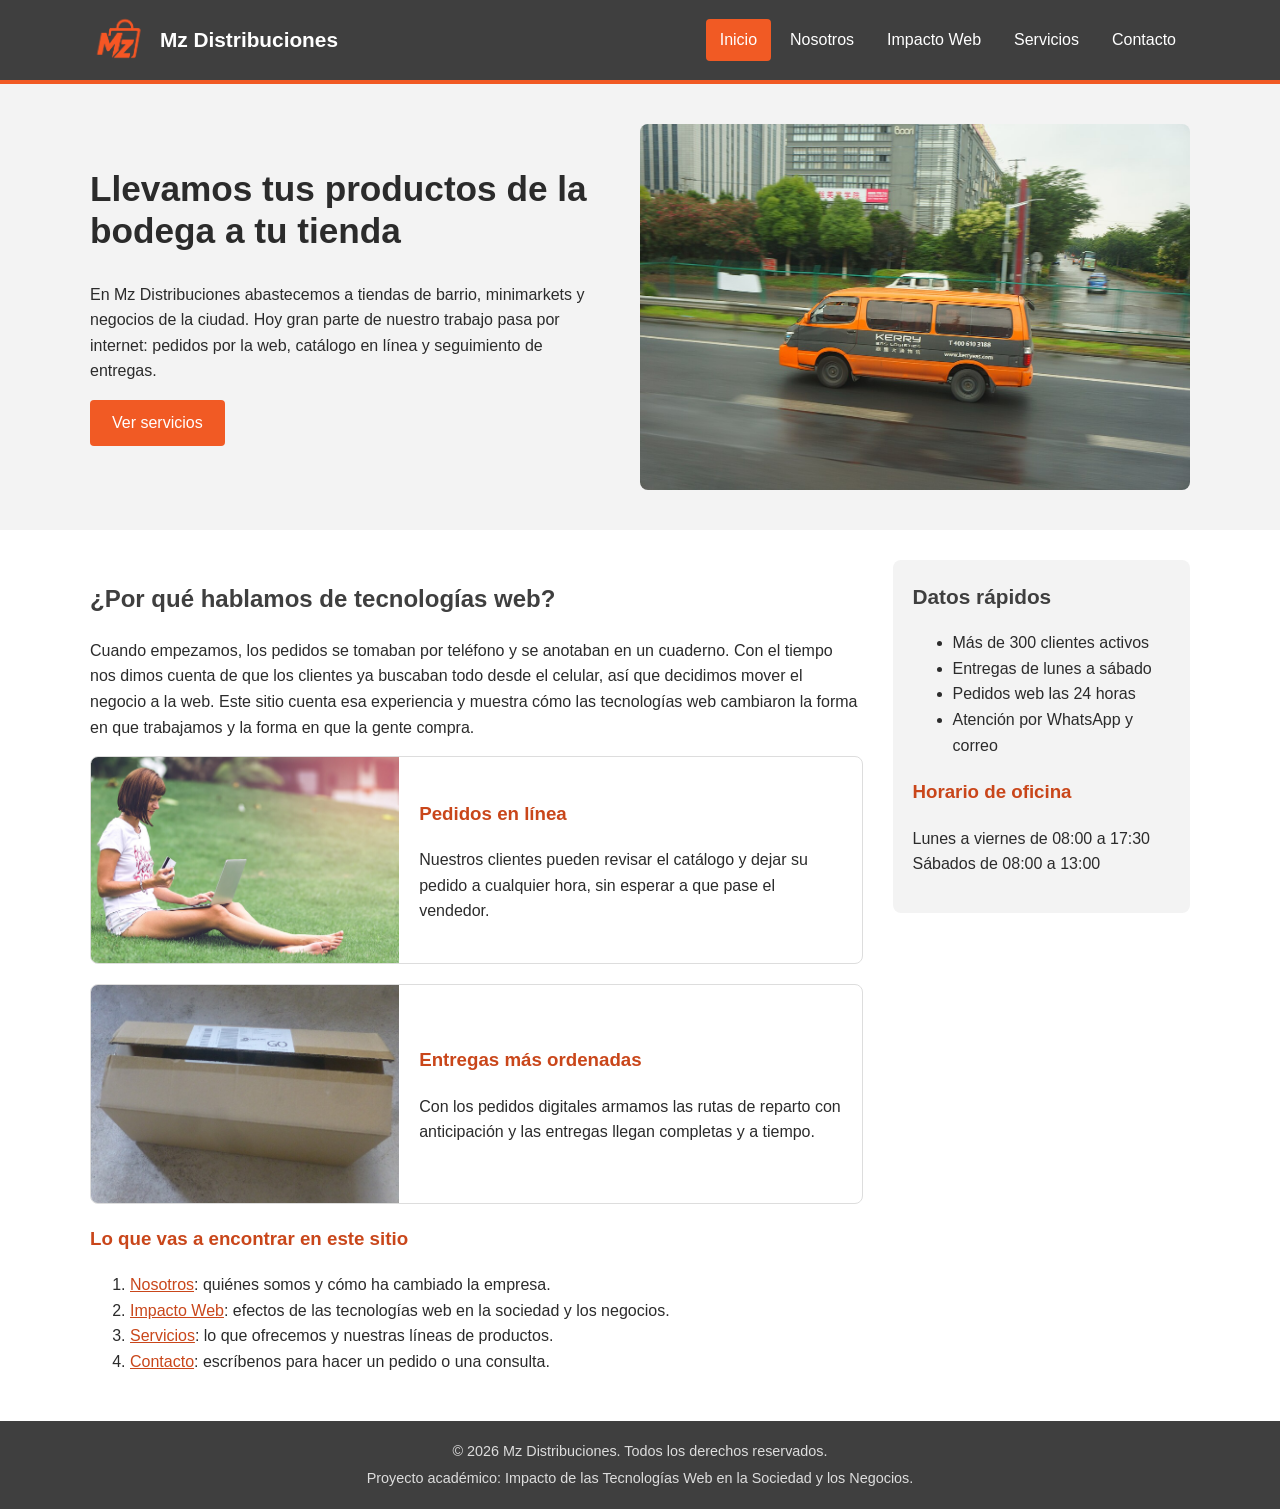
==== index.html @ 63136445 "Sitio web Mz Distribuciones - Actividad Practica 1" ====
<!DOCTYPE html>
<html lang="es">
<head>
    <meta charset="UTF-8">
    <meta name="viewport" content="width=device-width, initial-scale=1.0">
    <meta name="description" content="Mz Distribuciones: distribuidora de productos de consumo masivo y el impacto de las tecnologías web en nuestro negocio.">
    <title>Mz Distribuciones | Inicio</title>
    <link rel="icon" href="images/logo.png" type="image/png">
    <link rel="stylesheet" href="css/estilos.css">
</head>
<body>

    <!-- Encabezado con el logo y el menú principal -->
    <header class="cabecera">
        <div class="contenedor cabecera-contenido">
            <a href="index.html" class="marca">
                <img src="images/logo.png" alt="Logo de Mz Distribuciones" width="60" height="60">
                <span>Mz Distribuciones</span>
            </a>
            <nav class="menu" aria-label="Menú principal">
                <ul>
                    <li><a href="index.html" class="activo">Inicio</a></li>
                    <li><a href="pages/nosotros.html">Nosotros</a></li>
                    <li><a href="pages/impacto.html">Impacto Web</a></li>
                    <li><a href="pages/servicios.html">Servicios</a></li>
                    <li><a href="pages/contacto.html">Contacto</a></li>
                </ul>
            </nav>
        </div>
    </header>

    <main>
        <!-- Banner principal -->
        <section class="banner">
            <div class="contenedor banner-contenido">
                <div class="banner-texto">
                    <h1>Llevamos tus productos de la bodega a tu tienda</h1>
                    <p>En Mz Distribuciones abastecemos a tiendas de barrio, minimarkets y negocios de la ciudad. Hoy gran parte de nuestro trabajo pasa por internet: pedidos por la web, catálogo en línea y seguimiento de entregas.</p>
                    <a href="pages/servicios.html" class="boton">Ver servicios</a>
                </div>
                <img src="images/furgoneta-reparto.jpg" alt="Furgoneta naranja de reparto circulando por una avenida" class="banner-imagen" width="1280" height="851">
            </div>
        </section>

        <div class="contenedor columnas">
            <!-- Contenido principal de la portada -->
            <section class="contenido">
                <h2>¿Por qué hablamos de tecnologías web?</h2>
                <p>Cuando empezamos, los pedidos se tomaban por teléfono y se anotaban en un cuaderno. Con el tiempo nos dimos cuenta de que los clientes ya buscaban todo desde el celular, así que decidimos mover el negocio a la web. Este sitio cuenta esa experiencia y muestra cómo las tecnologías web cambiaron la forma en que trabajamos y la forma en que la gente compra.</p>

                <article class="tarjeta">
                    <img src="images/compras-en-linea.jpg" alt="Mujer sentada en el césped comprando en línea con su laptop y una tarjeta" width="1280" height="853">
                    <div class="tarjeta-texto">
                        <h3>Pedidos en línea</h3>
                        <p>Nuestros clientes pueden revisar el catálogo y dejar su pedido a cualquier hora, sin esperar a que pase el vendedor.</p>
                    </div>
                </article>

                <article class="tarjeta">
                    <img src="images/caja-envio.jpg" alt="Caja de cartón con etiqueta de envío" width="1280" height="905">
                    <div class="tarjeta-texto">
                        <h3>Entregas más ordenadas</h3>
                        <p>Con los pedidos digitales armamos las rutas de reparto con anticipación y las entregas llegan completas y a tiempo.</p>
                    </div>
                </article>

                <h3>Lo que vas a encontrar en este sitio</h3>
                <ol>
                    <li><a href="pages/nosotros.html">Nosotros</a>: quiénes somos y cómo ha cambiado la empresa.</li>
                    <li><a href="pages/impacto.html">Impacto Web</a>: efectos de las tecnologías web en la sociedad y los negocios.</li>
                    <li><a href="pages/servicios.html">Servicios</a>: lo que ofrecemos y nuestras líneas de productos.</li>
                    <li><a href="pages/contacto.html">Contacto</a>: escríbenos para hacer un pedido o una consulta.</li>
                </ol>
            </section>

            <!-- Barra lateral con datos rápidos -->
            <aside class="lateral">
                <h2>Datos rápidos</h2>
                <ul>
                    <li>Más de 300 clientes activos</li>
                    <li>Entregas de lunes a sábado</li>
                    <li>Pedidos web las 24 horas</li>
                    <li>Atención por WhatsApp y correo</li>
                </ul>
                <h3>Horario de oficina</h3>
                <p>Lunes a viernes de 08:00 a 17:30<br>Sábados de 08:00 a 13:00</p>
            </aside>
        </div>
    </main>

    <footer class="pie">
        <div class="contenedor">
            <p>&copy; 2026 Mz Distribuciones. Todos los derechos reservados.</p>
            <p>Proyecto académico: Impacto de las Tecnologías Web en la Sociedad y los Negocios.</p>
        </div>
    </footer>

</body>
</html>
---- css/estilos.css ----
/* Hoja de estilos de Mz Distribuciones
   Colores tomados del logo: naranja y gris oscuro */

:root {
    --naranja: #f15a24;
    --naranja-oscuro: #c9461a;
    --gris: #3f3f3f;
    --gris-claro: #f3f3f3;
    --texto: #2b2b2b;
}

* {
    box-sizing: border-box;
}

body {
    margin: 0;
    font-family: "Segoe UI", Arial, sans-serif;
    color: var(--texto);
    background-color: #ffffff;
    line-height: 1.6;
}

img {
    max-width: 100%;
    height: auto;
    display: block;
}

a {
    color: var(--naranja-oscuro);
}

.contenedor {
    width: 90%;
    max-width: 1100px;
    margin: 0 auto;
}

/* ---------- Encabezado y menú ---------- */
.cabecera {
    background-color: var(--gris);
    border-bottom: 4px solid var(--naranja);
}

.cabecera-contenido {
    display: flex;
    align-items: center;
    justify-content: space-between;
    flex-wrap: wrap;
    padding: 10px 0;
}

.marca {
    display: flex;
    align-items: center;
    gap: 10px;
    color: #ffffff;
    text-decoration: none;
    font-size: 1.3rem;
    font-weight: bold;
}

.marca img {
    border-radius: 6px;
}

.menu ul {
    list-style: none;
    margin: 0;
    padding: 0;
    display: flex;
    flex-wrap: wrap;
    gap: 5px;
}

.menu a {
    display: block;
    padding: 8px 14px;
    color: #ffffff;
    text-decoration: none;
    border-radius: 4px;
}

.menu a:hover,
.menu a.activo {
    background-color: var(--naranja);
}

/* ---------- Banner de la portada ---------- */
.banner {
    background-color: var(--gris-claro);
    padding: 40px 0;
}

.banner-contenido {
    display: flex;
    align-items: center;
    gap: 30px;
}

.banner-texto {
    flex: 1;
}

.banner-texto h1 {
    font-size: 2.2rem;
    line-height: 1.2;
    margin-top: 0;
}

.banner-imagen {
    flex: 1;
    width: 50%;
    border-radius: 8px;
}

.boton {
    display: inline-block;
    background-color: var(--naranja);
    color: #ffffff;
    padding: 10px 22px;
    border: none;
    border-radius: 4px;
    text-decoration: none;
    font-family: inherit;
    font-size: 1rem;
    cursor: pointer;
}

.boton:hover {
    background-color: var(--naranja-oscuro);
}

/* ---------- Distribución en dos columnas ---------- */
.titulo-pagina {
    border-left: 6px solid var(--naranja);
    padding-left: 12px;
    margin-top: 30px;
}

.columnas {
    display: flex;
    gap: 30px;
    margin: 30px auto;
}

.contenido {
    flex: 3;
}

.lateral {
    flex: 1;
    background-color: var(--gris-claro);
    padding: 20px;
    border-radius: 8px;
    align-self: flex-start;
}

.lateral h2 {
    margin-top: 0;
    font-size: 1.3rem;
}

h2 {
    color: var(--gris);
}

h3 {
    color: var(--naranja-oscuro);
}

/* ---------- Tarjetas y bloques ---------- */
.tarjeta {
    display: flex;
    gap: 20px;
    align-items: center;
    margin-bottom: 20px;
    border: 1px solid #dddddd;
    border-radius: 8px;
    overflow: hidden;
}

.tarjeta img {
    width: 40%;
}

.tarjeta-texto {
    padding: 10px 15px 10px 0;
}

.bloque {
    margin-bottom: 25px;
}

.bloque img,
figure img {
    border-radius: 8px;
    margin-bottom: 10px;
}

figure {
    margin: 20px 0;
}

figcaption,
.nota {
    font-size: 0.9rem;
    color: #666666;
}

.servicios {
    display: grid;
    grid-template-columns: repeat(2, 1fr);
    gap: 15px;
}

.servicio {
    border-top: 4px solid var(--naranja);
    background-color: var(--gris-claro);
    padding: 5px 15px;
    border-radius: 4px;
}

dt {
    font-weight: bold;
}

dd {
    margin: 0 0 10px 0;
}

.creditos {
    font-size: 0.9rem;
}

/* ---------- Tablas ---------- */
.tabla-scroll {
    overflow-x: auto;
}

table {
    width: 100%;
    border-collapse: collapse;
    margin: 15px 0;
}

caption {
    font-weight: bold;
    margin-bottom: 8px;
}

th,
td {
    border: 1px solid #cccccc;
    padding: 8px 10px;
    text-align: left;
}

th {
    background-color: var(--gris);
    color: #ffffff;
}

tbody tr:nth-child(even) {
    background-color: var(--gris-claro);
}

/* ---------- Video ---------- */
.video {
    position: relative;
    width: 100%;
    aspect-ratio: 16 / 9;
}

.video iframe {
    width: 100%;
    height: 100%;
    border: 0;
}

/* ---------- Formulario ---------- */
.formulario {
    max-width: 600px;
}

.campo {
    margin-bottom: 15px;
}

.campo label {
    display: block;
    font-weight: bold;
    margin-bottom: 5px;
}

.campo input,
.campo textarea {
    width: 100%;
    padding: 10px;
    border: 1px solid #bbbbbb;
    border-radius: 4px;
    font-family: inherit;
    font-size: 1rem;
}

.campo input:focus,
.campo textarea:focus {
    outline: 2px solid var(--naranja);
    border-color: var(--naranja);
}

/* ---------- Pie de página ---------- */
.pie {
    background-color: var(--gris);
    color: #dddddd;
    text-align: center;
    padding: 15px 0;
    font-size: 0.9rem;
}

.pie p {
    margin: 4px 0;
}

/* ---------- Pantallas pequeñas ---------- */
@media (max-width: 768px) {
    .cabecera-contenido,
    .banner-contenido,
    .columnas,
    .tarjeta {
        flex-direction: column;
    }

    .banner-imagen,
    .tarjeta img {
        width: 100%;
    }

    .tarjeta-texto {
        padding: 0 15px 10px;
    }

    .servicios {
        grid-template-columns: 1fr;
    }

    .banner-texto h1 {
        font-size: 1.7rem;
    }
}
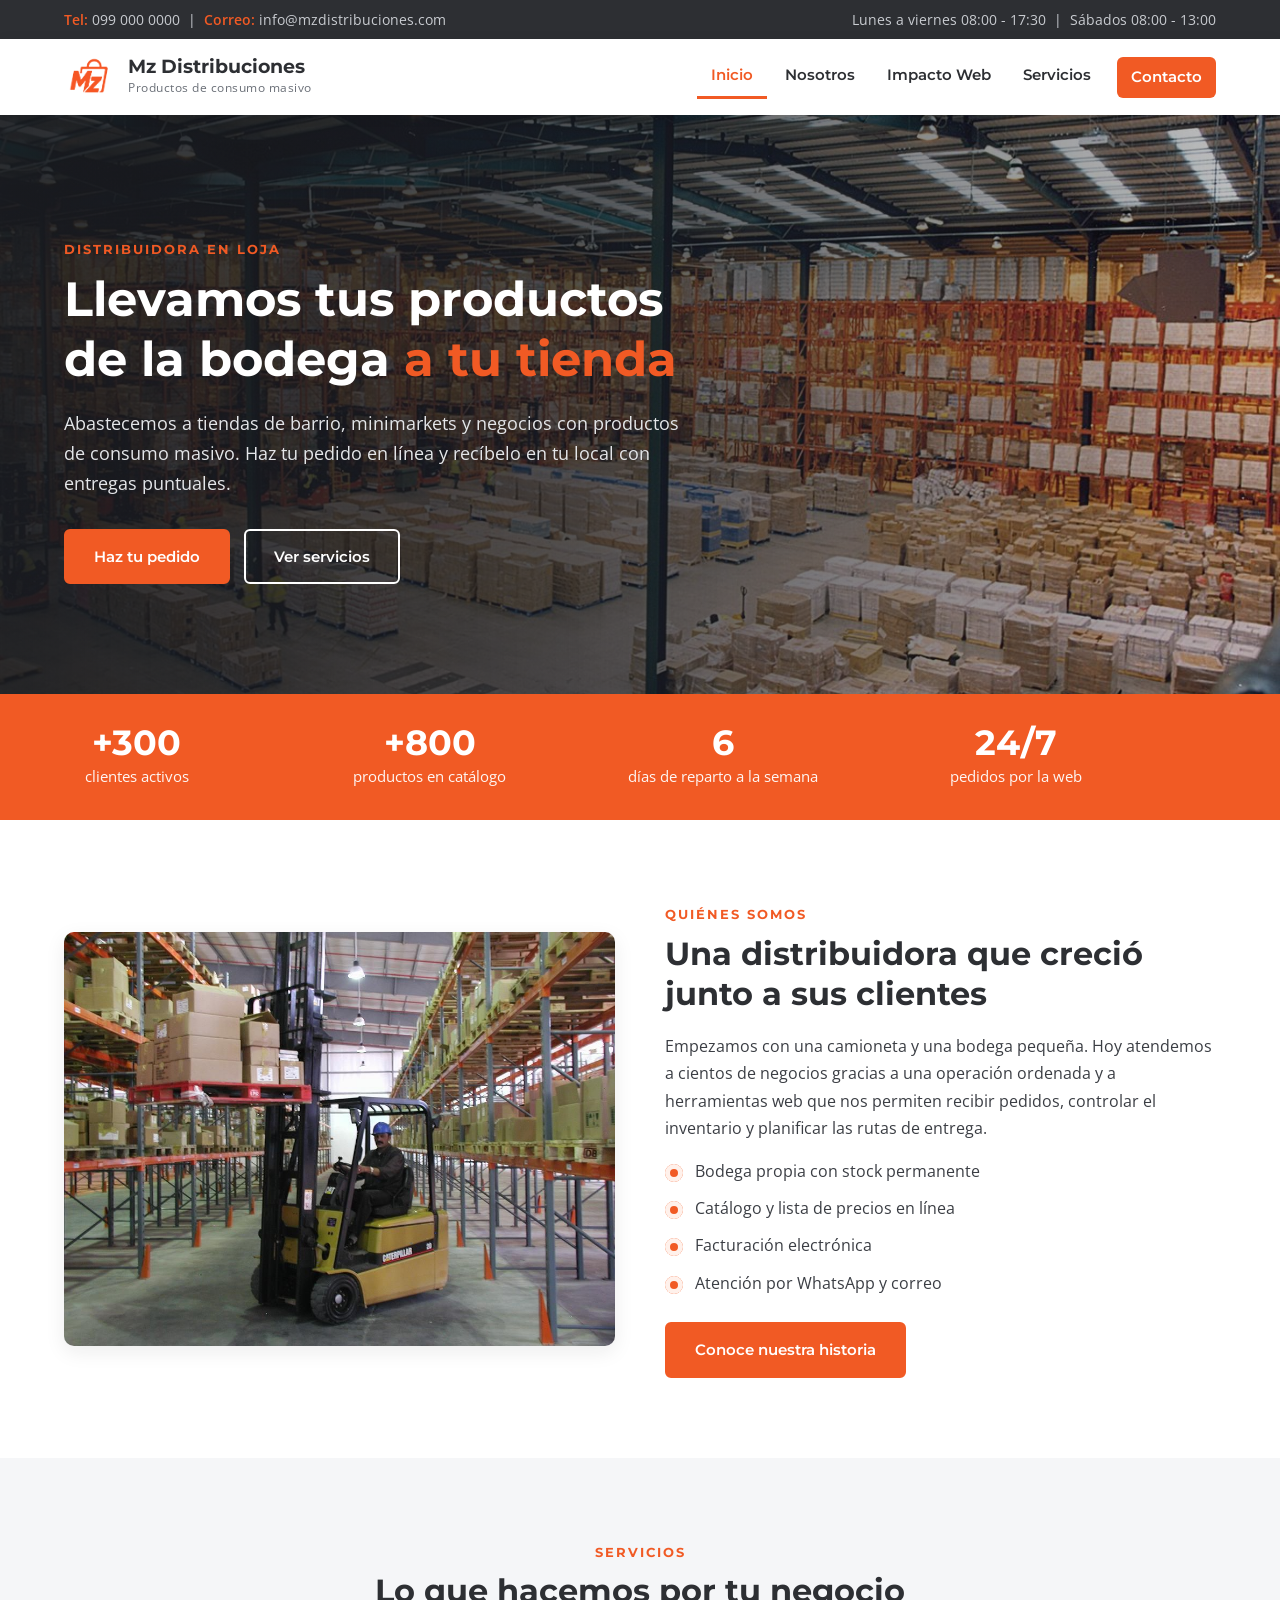
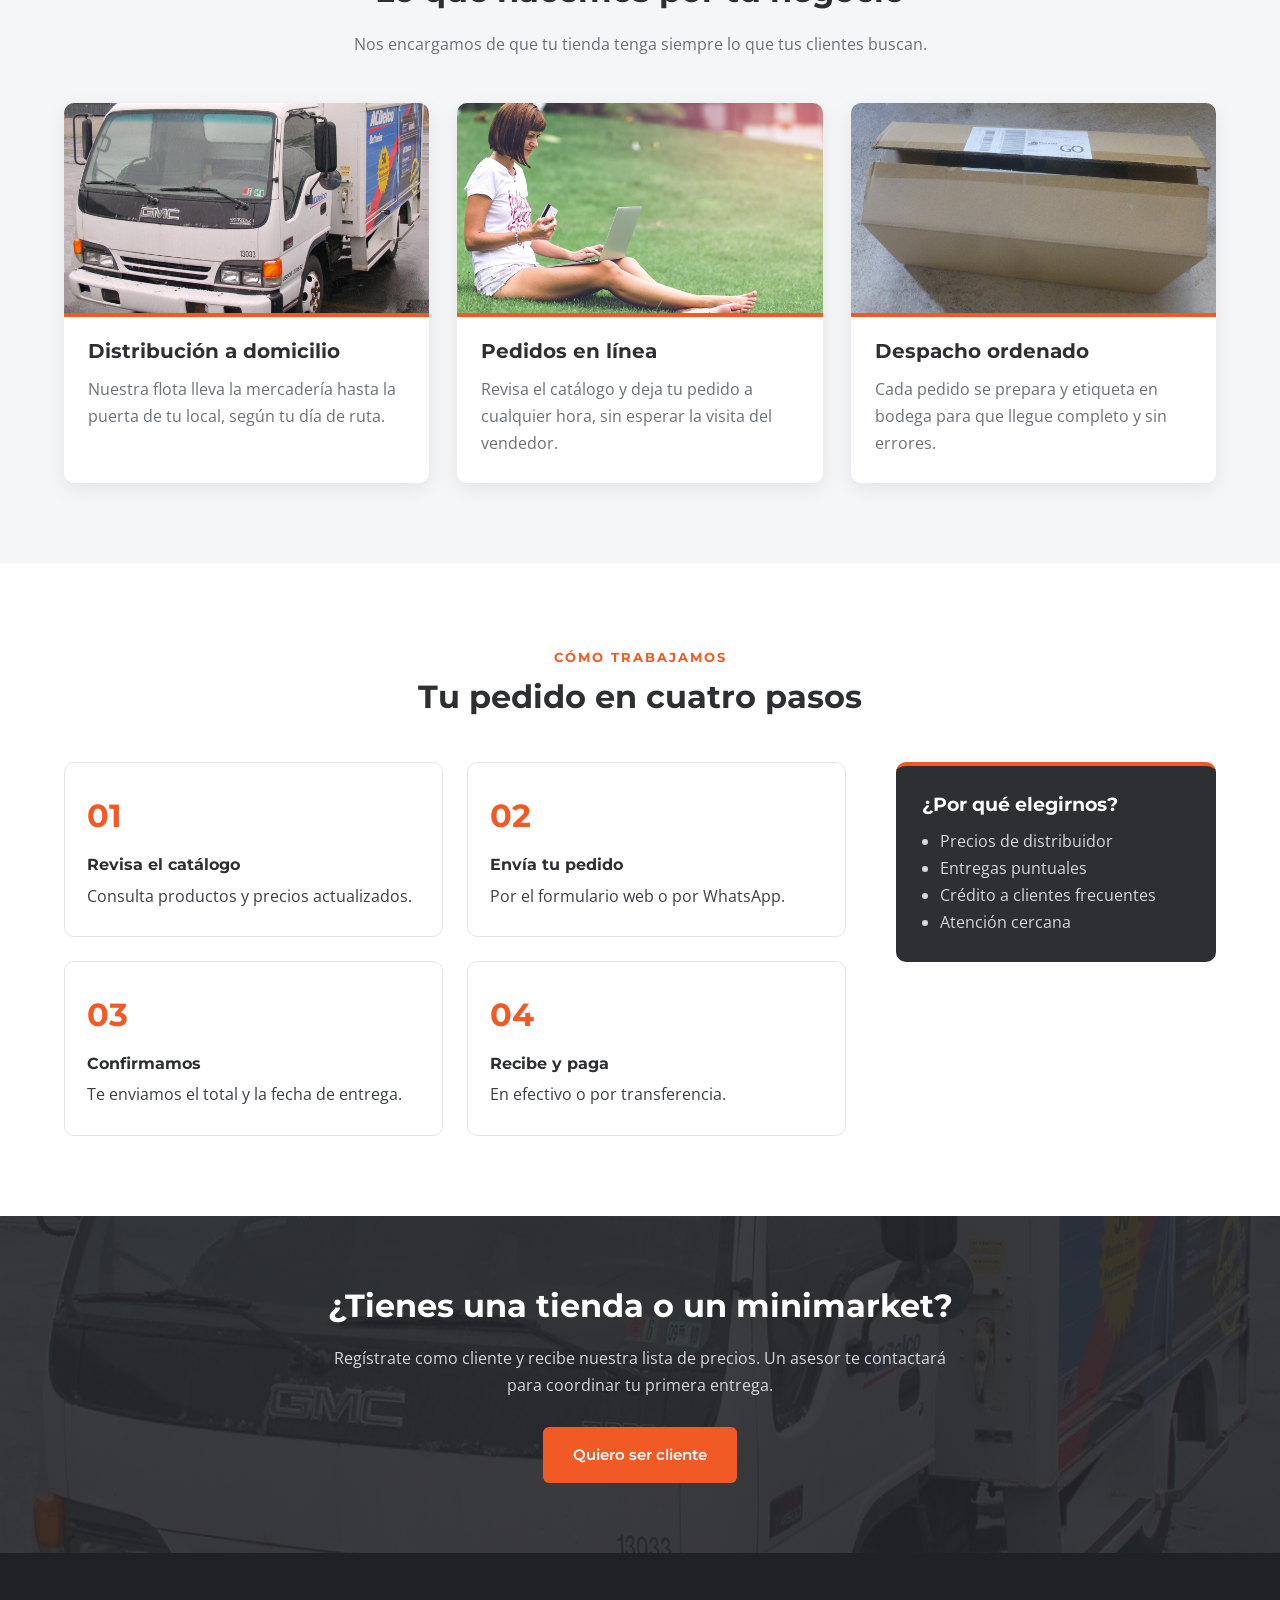
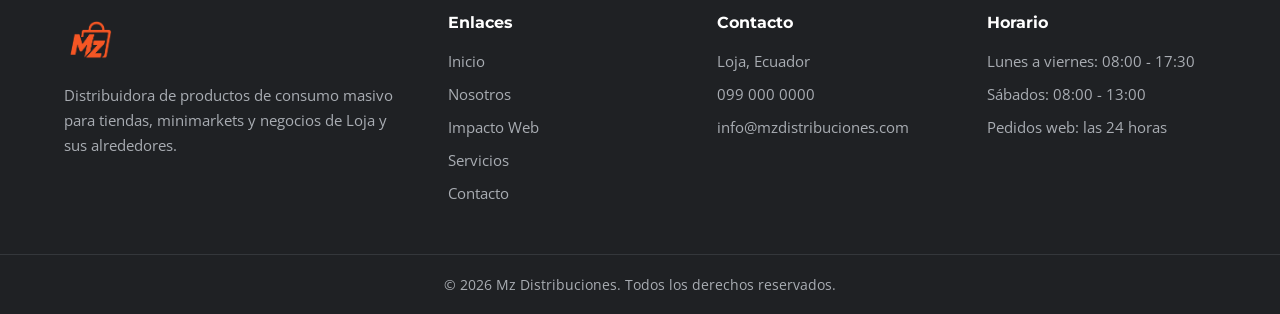
==== commit c69bf84e: "Nuevo diseño empresarial y fotos acordes al contenido" ====
--- a/index.html
+++ b/index.html
@@ -3,95 +3,204 @@
 <head>
     <meta charset="UTF-8">
     <meta name="viewport" content="width=device-width, initial-scale=1.0">
-    <meta name="description" content="Mz Distribuciones: distribuidora de productos de consumo masivo y el impacto de las tecnologías web en nuestro negocio.">
-    <title>Mz Distribuciones | Inicio</title>
+    <meta name="description" content="Mz Distribuciones: distribuidora de productos de consumo masivo para tiendas y negocios. Pedidos en línea y entregas puntuales.">
+    <title>Mz Distribuciones | Distribuidora de consumo masivo</title>
     <link rel="icon" href="images/logo.png" type="image/png">
+    <!-- Tipografías: Montserrat para títulos y Open Sans para el texto -->
+    <link rel="preconnect" href="https://fonts.googleapis.com">
+    <link rel="preconnect" href="https://fonts.gstatic.com" crossorigin>
+    <link href="https://fonts.googleapis.com/css2?family=Montserrat:wght@600;700&amp;family=Open+Sans:wght@400;600&amp;display=swap" rel="stylesheet">
     <link rel="stylesheet" href="css/estilos.css">
 </head>
 <body>
 
-    <!-- Encabezado con el logo y el menú principal -->
-    <header class="cabecera">
-        <div class="contenedor cabecera-contenido">
-            <a href="index.html" class="marca">
-                <img src="images/logo.png" alt="Logo de Mz Distribuciones" width="60" height="60">
-                <span>Mz Distribuciones</span>
-            </a>
-            <nav class="menu" aria-label="Menú principal">
+    <!-- ========== ENCABEZADO ========== -->
+    <header>
+        <div class="barra-superior">
+            <div class="contenedor">
+                <p><span>Tel:</span> 099 000 0000 &nbsp;|&nbsp; <span>Correo:</span> info@mzdistribuciones.com</p>
+                <p>Lunes a viernes 08:00 - 17:30 &nbsp;|&nbsp; Sábados 08:00 - 13:00</p>
+            </div>
+        </div>
+        <div class="cabecera">
+            <div class="contenedor cabecera-contenido">
+                <a href="index.html" class="marca">
+                    <img src="images/logo.png" alt="Logo de Mz Distribuciones" width="52" height="52">
+                    <span>
+                        <span class="marca-nombre">Mz Distribuciones</span>
+                        <span class="marca-lema">Productos de consumo masivo</span>
+                    </span>
+                </a>
+                <nav class="menu" aria-label="Menú principal">
+                    <ul>
+                        <li><a href="index.html" class="activo">Inicio</a></li>
+                        <li><a href="pages/nosotros.html">Nosotros</a></li>
+                        <li><a href="pages/impacto.html">Impacto Web</a></li>
+                        <li><a href="pages/servicios.html">Servicios</a></li>
+                        <li><a href="pages/contacto.html" class="menu-boton">Contacto</a></li>
+                    </ul>
+                </nav>
+            </div>
+        </div>
+    </header>
+
+    <!-- ========== CONTENIDO PRINCIPAL ========== -->
+    <main>
+        <!-- Portada con imagen de fondo -->
+        <section class="portada">
+            <div class="contenedor">
+                <div class="portada-texto">
+                    <span class="etiqueta">Distribuidora en Loja</span>
+                    <h1>Llevamos tus productos de la bodega <strong>a tu tienda</strong></h1>
+                    <p>Abastecemos a tiendas de barrio, minimarkets y negocios con productos de consumo masivo. Haz tu pedido en línea y recíbelo en tu local con entregas puntuales.</p>
+                    <div class="portada-botones">
+                        <a href="pages/contacto.html" class="boton">Haz tu pedido</a>
+                        <a href="pages/servicios.html" class="boton boton-borde">Ver servicios</a>
+                    </div>
+                </div>
+            </div>
+        </section>
+
+        <!-- Franja de cifras -->
+        <div class="cifras">
+            <ul class="contenedor">
+                <li><strong>+300</strong> <span>clientes activos</span></li>
+                <li><strong>+800</strong> <span>productos en catálogo</span></li>
+                <li><strong>6</strong> <span>días de reparto a la semana</span></li>
+                <li><strong>24/7</strong> <span>pedidos por la web</span></li>
+            </ul>
+        </div>
+
+        <!-- Quiénes somos -->
+        <section class="seccion">
+            <div class="contenedor dos-columnas">
+                <img src="images/montacargas.jpg" alt="Operador moviendo cajas con un montacargas dentro de una bodega" class="foto-redondeada" width="1024" height="768">
+                <div>
+                    <span class="etiqueta">Quiénes somos</span>
+                    <h2>Una distribuidora que creció junto a sus clientes</h2>
+                    <p>Empezamos con una camioneta y una bodega pequeña. Hoy atendemos a cientos de negocios gracias a una operación ordenada y a herramientas web que nos permiten recibir pedidos, controlar el inventario y planificar las rutas de entrega.</p>
+                    <ul class="lista-check">
+                        <li>Bodega propia con stock permanente</li>
+                        <li>Catálogo y lista de precios en línea</li>
+                        <li>Facturación electrónica</li>
+                        <li>Atención por WhatsApp y correo</li>
+                    </ul>
+                    <a href="pages/nosotros.html" class="boton">Conoce nuestra historia</a>
+                </div>
+            </div>
+        </section>
+
+        <!-- Servicios destacados -->
+        <section class="seccion seccion-gris">
+            <div class="contenedor">
+                <div class="seccion-titulo">
+                    <span class="etiqueta">Servicios</span>
+                    <h2>Lo que hacemos por tu negocio</h2>
+                    <p>Nos encargamos de que tu tienda tenga siempre lo que tus clientes buscan.</p>
+                </div>
+                <div class="rejilla">
+                    <article class="tarjeta">
+                        <img src="images/camion-reparto.jpg" alt="Camión de reparto estacionado listo para salir a ruta" width="1400" height="1062">
+                        <div class="tarjeta-texto">
+                            <h3>Distribución a domicilio</h3>
+                            <p>Nuestra flota lleva la mercadería hasta la puerta de tu local, según tu día de ruta.</p>
+                        </div>
+                    </article>
+                    <article class="tarjeta">
+                        <img src="images/compras-en-linea.jpg" alt="Mujer haciendo un pedido en línea desde su laptop" width="1280" height="853">
+                        <div class="tarjeta-texto">
+                            <h3>Pedidos en línea</h3>
+                            <p>Revisa el catálogo y deja tu pedido a cualquier hora, sin esperar la visita del vendedor.</p>
+                        </div>
+                    </article>
+                    <article class="tarjeta">
+                        <img src="images/caja-envio.jpg" alt="Caja de cartón con etiqueta de despacho" width="1280" height="905">
+                        <div class="tarjeta-texto">
+                            <h3>Despacho ordenado</h3>
+                            <p>Cada pedido se prepara y etiqueta en bodega para que llegue completo y sin errores.</p>
+                        </div>
+                    </article>
+                </div>
+            </div>
+        </section>
+
+        <!-- Cómo trabajamos -->
+        <section class="seccion">
+            <div class="contenedor">
+                <div class="seccion-titulo">
+                    <span class="etiqueta">Cómo trabajamos</span>
+                    <h2>Tu pedido en cuatro pasos</h2>
+                </div>
+                <div class="columnas columnas-inicio">
+                    <ol class="pasos">
+                        <li><strong>Revisa el catálogo</strong> Consulta productos y precios actualizados.</li>
+                        <li><strong>Envía tu pedido</strong> Por el formulario web o por WhatsApp.</li>
+                        <li><strong>Confirmamos</strong> Te enviamos el total y la fecha de entrega.</li>
+                        <li><strong>Recibe y paga</strong> En efectivo o por transferencia.</li>
+                    </ol>
+                    <aside class="lateral">
+                        <div class="caja-lateral caja-oscura">
+                            <h2>¿Por qué elegirnos?</h2>
+                            <ul>
+                                <li>Precios de distribuidor</li>
+                                <li>Entregas puntuales</li>
+                                <li>Crédito a clientes frecuentes</li>
+                                <li>Atención cercana</li>
+                            </ul>
+                        </div>
+                    </aside>
+                </div>
+            </div>
+        </section>
+
+        <!-- Llamado a la acción -->
+        <section class="llamado">
+            <div class="contenedor">
+                <h2>¿Tienes una tienda o un minimarket?</h2>
+                <p>Regístrate como cliente y recibe nuestra lista de precios. Un asesor te contactará para coordinar tu primera entrega.</p>
+                <a href="pages/contacto.html" class="boton">Quiero ser cliente</a>
+            </div>
+        </section>
+    </main>
+
+    <!-- ========== PIE DE PÁGINA ========== -->
+    <footer class="pie">
+        <div class="contenedor pie-columnas">
+            <div class="pie-marca">
+                <img src="images/logo.png" alt="Logo de Mz Distribuciones" width="56" height="56">
+                <p>Distribuidora de productos de consumo masivo para tiendas, minimarkets y negocios de Loja y sus alrededores.</p>
+            </div>
+            <div>
+                <h2>Enlaces</h2>
                 <ul>
-                    <li><a href="index.html" class="activo">Inicio</a></li>
+                    <li><a href="index.html">Inicio</a></li>
                     <li><a href="pages/nosotros.html">Nosotros</a></li>
                     <li><a href="pages/impacto.html">Impacto Web</a></li>
                     <li><a href="pages/servicios.html">Servicios</a></li>
                     <li><a href="pages/contacto.html">Contacto</a></li>
                 </ul>
-            </nav>
-        </div>
-    </header>
-
-    <main>
-        <!-- Banner principal -->
-        <section class="banner">
-            <div class="contenedor banner-contenido">
-                <div class="banner-texto">
-                    <h1>Llevamos tus productos de la bodega a tu tienda</h1>
-                    <p>En Mz Distribuciones abastecemos a tiendas de barrio, minimarkets y negocios de la ciudad. Hoy gran parte de nuestro trabajo pasa por internet: pedidos por la web, catálogo en línea y seguimiento de entregas.</p>
-                    <a href="pages/servicios.html" class="boton">Ver servicios</a>
-                </div>
-                <img src="images/furgoneta-reparto.jpg" alt="Furgoneta naranja de reparto circulando por una avenida" class="banner-imagen" width="1280" height="851">
-            </div>
-        </section>
-
-        <div class="contenedor columnas">
-            <!-- Contenido principal de la portada -->
-            <section class="contenido">
-                <h2>¿Por qué hablamos de tecnologías web?</h2>
-                <p>Cuando empezamos, los pedidos se tomaban por teléfono y se anotaban en un cuaderno. Con el tiempo nos dimos cuenta de que los clientes ya buscaban todo desde el celular, así que decidimos mover el negocio a la web. Este sitio cuenta esa experiencia y muestra cómo las tecnologías web cambiaron la forma en que trabajamos y la forma en que la gente compra.</p>
-
-                <article class="tarjeta">
-                    <img src="images/compras-en-linea.jpg" alt="Mujer sentada en el césped comprando en línea con su laptop y una tarjeta" width="1280" height="853">
-                    <div class="tarjeta-texto">
-                        <h3>Pedidos en línea</h3>
-                        <p>Nuestros clientes pueden revisar el catálogo y dejar su pedido a cualquier hora, sin esperar a que pase el vendedor.</p>
-                    </div>
-                </article>
-
-                <article class="tarjeta">
-                    <img src="images/caja-envio.jpg" alt="Caja de cartón con etiqueta de envío" width="1280" height="905">
-                    <div class="tarjeta-texto">
-                        <h3>Entregas más ordenadas</h3>
-                        <p>Con los pedidos digitales armamos las rutas de reparto con anticipación y las entregas llegan completas y a tiempo.</p>
-                    </div>
-                </article>
-
-                <h3>Lo que vas a encontrar en este sitio</h3>
-                <ol>
-                    <li><a href="pages/nosotros.html">Nosotros</a>: quiénes somos y cómo ha cambiado la empresa.</li>
-                    <li><a href="pages/impacto.html">Impacto Web</a>: efectos de las tecnologías web en la sociedad y los negocios.</li>
-                    <li><a href="pages/servicios.html">Servicios</a>: lo que ofrecemos y nuestras líneas de productos.</li>
-                    <li><a href="pages/contacto.html">Contacto</a>: escríbenos para hacer un pedido o una consulta.</li>
-                </ol>
-            </section>
-
-            <!-- Barra lateral con datos rápidos -->
-            <aside class="lateral">
-                <h2>Datos rápidos</h2>
+            </div>
+            <div>
+                <h2>Contacto</h2>
                 <ul>
-                    <li>Más de 300 clientes activos</li>
-                    <li>Entregas de lunes a sábado</li>
-                    <li>Pedidos web las 24 horas</li>
-                    <li>Atención por WhatsApp y correo</li>
+                    <li>Loja, Ecuador</li>
+                    <li>099 000 0000</li>
+                    <li>info@mzdistribuciones.com</li>
                 </ul>
-                <h3>Horario de oficina</h3>
-                <p>Lunes a viernes de 08:00 a 17:30<br>Sábados de 08:00 a 13:00</p>
-            </aside>
-        </div>
-    </main>
-
-    <footer class="pie">
-        <div class="contenedor">
-            <p>&copy; 2026 Mz Distribuciones. Todos los derechos reservados.</p>
-            <p>Proyecto académico: Impacto de las Tecnologías Web en la Sociedad y los Negocios.</p>
+            </div>
+            <div>
+                <h2>Horario</h2>
+                <ul>
+                    <li>Lunes a viernes: 08:00 - 17:30</li>
+                    <li>Sábados: 08:00 - 13:00</li>
+                    <li>Pedidos web: las 24 horas</li>
+                </ul>
+            </div>
+        </div>
+        <div class="pie-final">
+            <div class="contenedor">
+                <p>&copy; 2026 Mz Distribuciones. Todos los derechos reservados.</p>
+            </div>
         </div>
     </footer>
 
--- a/css/estilos.css
+++ b/css/estilos.css
@@ -1,24 +1,62 @@
-/* Hoja de estilos de Mz Distribuciones
-   Colores tomados del logo: naranja y gris oscuro */
+/* ==========================================================
+   Mz Distribuciones - Hoja de estilos principal
+   Colores tomados del logo: naranja y gris carbón
+   ========================================================== */
 
 :root {
     --naranja: #f15a24;
-    --naranja-oscuro: #c9461a;
-    --gris: #3f3f3f;
-    --gris-claro: #f3f3f3;
-    --texto: #2b2b2b;
+    --naranja-oscuro: #d1461a;
+    --naranja-suave: #fff1eb;
+    --carbon: #2d2f33;
+    --carbon-claro: #43464c;
+    --gris-fondo: #f5f6f8;
+    --gris-borde: #e3e5e8;
+    --texto: #3b3e44;
+    --texto-suave: #6b7078;
+    --blanco: #ffffff;
+    --radio: 10px;
+    --sombra: 0 6px 20px rgba(20, 22, 26, 0.08);
 }
 
 * {
     box-sizing: border-box;
 }
 
+html {
+    scroll-behavior: smooth;
+}
+
 body {
     margin: 0;
-    font-family: "Segoe UI", Arial, sans-serif;
+    font-family: "Open Sans", Arial, sans-serif;
+    font-size: 16px;
     color: var(--texto);
-    background-color: #ffffff;
-    line-height: 1.6;
+    background-color: var(--blanco);
+    line-height: 1.7;
+}
+
+h1,
+h2,
+h3,
+h4,
+h5,
+h6 {
+    font-family: "Montserrat", Arial, sans-serif;
+    color: var(--carbon);
+    line-height: 1.25;
+    margin: 0 0 0.6em;
+}
+
+h2 {
+    font-size: 2rem;
+}
+
+h3 {
+    font-size: 1.25rem;
+}
+
+p {
+    margin: 0 0 1em;
 }
 
 img {
@@ -33,36 +71,121 @@
 
 .contenedor {
     width: 90%;
-    max-width: 1100px;
+    max-width: 1180px;
     margin: 0 auto;
 }
 
-/* ---------- Encabezado y menú ---------- */
+/* Texto pequeño que va sobre los títulos de cada sección */
+.etiqueta {
+    display: inline-block;
+    font-family: "Montserrat", Arial, sans-serif;
+    font-size: 0.8rem;
+    font-weight: 700;
+    letter-spacing: 2px;
+    text-transform: uppercase;
+    color: var(--naranja);
+    margin-bottom: 8px;
+}
+
+/* ---------- Botones ---------- */
+.boton {
+    display: inline-block;
+    background-color: var(--naranja);
+    color: var(--blanco);
+    padding: 13px 28px;
+    border: 2px solid var(--naranja);
+    border-radius: 6px;
+    font-family: "Montserrat", Arial, sans-serif;
+    font-weight: 600;
+    font-size: 0.95rem;
+    text-decoration: none;
+    cursor: pointer;
+    transition: background-color 0.2s, border-color 0.2s;
+}
+
+.boton:hover {
+    background-color: var(--naranja-oscuro);
+    border-color: var(--naranja-oscuro);
+}
+
+.boton-borde {
+    background-color: transparent;
+    border-color: var(--blanco);
+}
+
+.boton-borde:hover {
+    background-color: var(--blanco);
+    border-color: var(--blanco);
+    color: var(--carbon);
+}
+
+/* ==========================================================
+   Encabezado
+   ========================================================== */
+.barra-superior {
+    background-color: var(--carbon);
+    color: #c9ccd1;
+    font-size: 0.85rem;
+}
+
+.barra-superior .contenedor {
+    display: flex;
+    justify-content: space-between;
+    flex-wrap: wrap;
+    gap: 6px 20px;
+    padding: 8px 0;
+}
+
+.barra-superior p {
+    margin: 0;
+}
+
+.barra-superior span {
+    color: var(--naranja);
+    font-weight: 600;
+}
+
 .cabecera {
-    background-color: var(--gris);
-    border-bottom: 4px solid var(--naranja);
+    position: sticky;
+    top: 0;
+    z-index: 10;
+    background-color: var(--blanco);
+    box-shadow: 0 2px 12px rgba(0, 0, 0, 0.07);
 }
 
 .cabecera-contenido {
     display: flex;
     align-items: center;
     justify-content: space-between;
-    flex-wrap: wrap;
-    padding: 10px 0;
+    gap: 20px;
+    padding: 12px 0;
 }
 
 .marca {
     display: flex;
     align-items: center;
-    gap: 10px;
-    color: #ffffff;
+    gap: 12px;
     text-decoration: none;
-    font-size: 1.3rem;
-    font-weight: bold;
 }
 
 .marca img {
-    border-radius: 6px;
+    border-radius: 8px;
+}
+
+.marca-nombre {
+    display: block;
+    font-family: "Montserrat", Arial, sans-serif;
+    font-weight: 700;
+    font-size: 1.2rem;
+    color: var(--carbon);
+    line-height: 1.2;
+}
+
+.marca-lema {
+    display: block;
+    font-size: 0.75rem;
+    color: var(--texto-suave);
+    letter-spacing: 0.5px;
 }
 
 .menu ul {
@@ -70,207 +193,657 @@
     margin: 0;
     padding: 0;
     display: flex;
+    align-items: center;
     flex-wrap: wrap;
-    gap: 5px;
+    gap: 4px;
 }
 
 .menu a {
     display: block;
     padding: 8px 14px;
-    color: #ffffff;
+    color: var(--carbon);
+    font-family: "Montserrat", Arial, sans-serif;
+    font-weight: 600;
+    font-size: 0.92rem;
     text-decoration: none;
-    border-radius: 4px;
+    border-bottom: 3px solid transparent;
 }
 
 .menu a:hover,
 .menu a.activo {
+    color: var(--naranja);
+    border-bottom-color: var(--naranja);
+}
+
+.menu a.menu-boton {
     background-color: var(--naranja);
-}
-
-/* ---------- Banner de la portada ---------- */
-.banner {
-    background-color: var(--gris-claro);
-    padding: 40px 0;
-}
-
-.banner-contenido {
+    color: var(--blanco);
+    border-radius: 6px;
+    border-bottom: none;
+    margin-left: 8px;
+}
+
+.menu a.menu-boton:hover,
+.menu a.menu-boton.activo {
+    background-color: var(--naranja-oscuro);
+    color: var(--blanco);
+}
+
+/* ==========================================================
+   Portada (index)
+   ========================================================== */
+.portada {
+    position: relative;
+    color: var(--blanco);
+    background-color: var(--carbon);
+    background-image: linear-gradient(90deg, rgba(25, 27, 31, 0.92) 0%, rgba(25, 27, 31, 0.75) 45%, rgba(25, 27, 31, 0.25) 100%), url("../images/bodega-principal.jpg");
+    background-size: cover;
+    background-position: center;
+    padding: 120px 0 110px;
+}
+
+.portada-texto {
+    max-width: 620px;
+}
+
+.portada h1 {
+    color: var(--blanco);
+    font-size: 3rem;
+    margin-bottom: 20px;
+}
+
+.portada h1 strong {
+    color: var(--naranja);
+}
+
+.portada p {
+    font-size: 1.1rem;
+    color: #e4e6e9;
+    margin-bottom: 30px;
+}
+
+.portada-botones {
     display: flex;
+    flex-wrap: wrap;
+    gap: 14px;
+}
+
+/* Franja de cifras */
+.cifras {
+    background-color: var(--naranja);
+    color: var(--blanco);
+}
+
+.cifras ul {
+    list-style: none;
+    margin: 0;
+    padding: 30px 0;
+    display: grid;
+    grid-template-columns: repeat(4, 1fr);
+    gap: 20px;
+    text-align: center;
+}
+
+.cifras strong {
+    display: block;
+    font-family: "Montserrat", Arial, sans-serif;
+    font-size: 2.2rem;
+    line-height: 1.1;
+}
+
+.cifras span {
+    font-size: 0.92rem;
+    opacity: 0.95;
+}
+
+/* ==========================================================
+   Secciones generales
+   ========================================================== */
+.seccion {
+    padding: 80px 0;
+}
+
+.seccion-gris {
+    background-color: var(--gris-fondo);
+}
+
+.seccion-titulo {
+    text-align: center;
+    max-width: 680px;
+    margin: 0 auto 45px;
+}
+
+.seccion-titulo p {
+    color: var(--texto-suave);
+}
+
+/* Bloque de imagen + texto lado a lado */
+.dos-columnas {
+    display: grid;
+    grid-template-columns: 1fr 1fr;
+    gap: 50px;
     align-items: center;
-    gap: 30px;
-}
-
-.banner-texto {
-    flex: 1;
-}
-
-.banner-texto h1 {
-    font-size: 2.2rem;
-    line-height: 1.2;
+}
+
+.foto-redondeada {
+    border-radius: var(--radio);
+    box-shadow: var(--sombra);
+}
+
+.lista-check {
+    list-style: none;
+    padding: 0;
+    margin: 0 0 25px;
+}
+
+.lista-check li {
+    position: relative;
+    padding-left: 30px;
+    margin-bottom: 10px;
+}
+
+.lista-check li::before {
+    content: "";
+    position: absolute;
+    left: 0;
+    top: 6px;
+    width: 18px;
+    height: 18px;
+    border-radius: 50%;
+    background-color: var(--naranja);
+    box-shadow: inset 0 0 0 5px var(--naranja-suave);
+}
+
+/* ---------- Tarjetas con imagen ---------- */
+.rejilla {
+    display: grid;
+    grid-template-columns: repeat(3, 1fr);
+    gap: 28px;
+}
+
+.rejilla-2 {
+    grid-template-columns: repeat(2, 1fr);
+}
+
+.tarjeta {
+    background-color: var(--blanco);
+    border-radius: var(--radio);
+    overflow: hidden;
+    box-shadow: var(--sombra);
+    transition: transform 0.25s, box-shadow 0.25s;
+}
+
+.tarjeta:hover {
+    transform: translateY(-5px);
+    box-shadow: 0 12px 28px rgba(20, 22, 26, 0.14);
+}
+
+.tarjeta img {
+    width: 100%;
+    height: 210px;
+    object-fit: cover;
+}
+
+.tarjeta-texto {
+    padding: 22px 24px 26px;
+    border-top: 4px solid var(--naranja);
+}
+
+.tarjeta-texto p {
+    color: var(--texto-suave);
+    margin: 0;
+}
+
+/* ---------- Pasos numerados ---------- */
+.pasos {
+    list-style: none;
+    counter-reset: paso;
+    padding: 0;
+    margin: 0;
+    display: grid;
+    grid-template-columns: repeat(4, 1fr);
+    gap: 24px;
+}
+
+.pasos li {
+    counter-increment: paso;
+    background-color: var(--blanco);
+    border: 1px solid var(--gris-borde);
+    border-radius: var(--radio);
+    padding: 26px 22px;
+}
+
+.pasos li::before {
+    content: "0" counter(paso);
+    display: block;
+    font-family: "Montserrat", Arial, sans-serif;
+    font-size: 2rem;
+    font-weight: 700;
+    color: var(--naranja);
+    margin-bottom: 8px;
+}
+
+.pasos strong {
+    display: block;
+    font-family: "Montserrat", Arial, sans-serif;
+    color: var(--carbon);
+    margin-bottom: 4px;
+}
+
+/* ---------- Franja de llamada a la acción ---------- */
+.llamado {
+    background-color: var(--carbon);
+    background-image: linear-gradient(rgba(35, 37, 41, 0.88), rgba(35, 37, 41, 0.88)), url("../images/camion-reparto.jpg");
+    background-size: cover;
+    background-position: center;
+    color: var(--blanco);
+    text-align: center;
+    padding: 70px 0;
+}
+
+.llamado h2 {
+    color: var(--blanco);
+}
+
+.llamado p {
+    color: #d5d8dc;
+    max-width: 620px;
+    margin: 0 auto 28px;
+}
+
+/* ==========================================================
+   Páginas internas
+   ========================================================== */
+.cabecera-pagina {
+    background-color: var(--carbon);
+    background-size: cover;
+    background-position: center;
+    color: var(--blanco);
+    padding: 80px 0 70px;
+}
+
+.cabecera-pagina h1 {
+    color: var(--blanco);
+    font-size: 2.6rem;
+    margin-bottom: 10px;
+}
+
+.cabecera-pagina p {
+    color: #dfe1e4;
+    max-width: 640px;
+    margin: 0;
+}
+
+.fondo-nosotros {
+    background-image: linear-gradient(90deg, rgba(25, 27, 31, 0.9), rgba(25, 27, 31, 0.45)), url("../images/bodega-pasillo.jpg");
+}
+
+.fondo-impacto {
+    background-image: linear-gradient(90deg, rgba(25, 27, 31, 0.9), rgba(25, 27, 31, 0.45)), url("../images/servidores.jpg");
+}
+
+.fondo-servicios {
+    background-image: linear-gradient(90deg, rgba(25, 27, 31, 0.9), rgba(25, 27, 31, 0.45)), url("../images/camion-reparto.jpg");
+}
+
+.fondo-contacto {
+    background-image: linear-gradient(90deg, rgba(25, 27, 31, 0.9), rgba(25, 27, 31, 0.45)), url("../images/montacargas.jpg");
+}
+
+/* Ruta de navegación (Inicio / Página) */
+.migas ol {
+    list-style: none;
+    display: flex;
+    gap: 8px;
+    padding: 0;
+    margin: 0 0 14px;
+    font-size: 0.9rem;
+}
+
+.migas li + li::before {
+    content: "/";
+    margin-right: 8px;
+    color: var(--naranja);
+}
+
+.migas a {
+    color: #dfe1e4;
+    text-decoration: none;
+}
+
+.migas a:hover {
+    color: var(--naranja);
+}
+
+/* Contenido + barra lateral */
+.columnas {
+    display: grid;
+    grid-template-columns: minmax(0, 1fr) 320px;
+    gap: 50px;
+    padding: 70px 0;
+}
+
+.contenido > section {
+    margin-bottom: 55px;
+}
+
+.contenido h2 {
+    font-size: 1.75rem;
+}
+
+.contenido h3 {
+    margin-top: 1.4em;
+}
+
+.contenido ul:not([class]),
+.contenido ol:not([class]) {
+    padding-left: 22px;
+}
+
+.contenido li {
+    margin-bottom: 6px;
+}
+
+.lateral {
+    align-self: start;
+    position: sticky;
+    top: 110px;
+}
+
+.caja-lateral {
+    background-color: var(--gris-fondo);
+    border-radius: var(--radio);
+    border-top: 4px solid var(--naranja);
+    padding: 26px;
+    margin-bottom: 24px;
+}
+
+.caja-lateral h2 {
+    font-size: 1.2rem;
+}
+
+.caja-lateral h3 {
+    font-size: 1rem;
+    margin: 18px 0 4px;
+}
+
+.caja-lateral ul {
+    padding-left: 18px;
+    margin: 0;
+}
+
+.caja-oscura {
+    background-color: var(--carbon);
+    color: #d5d8dc;
+}
+
+.caja-oscura h2 {
+    color: var(--blanco);
+}
+
+/* Antes / después */
+.comparacion {
+    display: grid;
+    grid-template-columns: 1fr 1fr;
+    gap: 24px;
+    margin-top: 25px;
+}
+
+.comparacion article {
+    border: 1px solid var(--gris-borde);
+    border-radius: var(--radio);
+    overflow: hidden;
+}
+
+.comparacion img {
+    width: 100%;
+    height: 220px;
+    object-fit: cover;
+}
+
+.comparacion .tarjeta-texto {
+    border-top: none;
+}
+
+.comparacion h3 {
     margin-top: 0;
 }
 
-.banner-imagen {
-    flex: 1;
-    width: 50%;
-    border-radius: 8px;
-}
-
-.boton {
-    display: inline-block;
-    background-color: var(--naranja);
-    color: #ffffff;
-    padding: 10px 22px;
-    border: none;
-    border-radius: 4px;
-    text-decoration: none;
-    font-family: inherit;
-    font-size: 1rem;
-    cursor: pointer;
-}
-
-.boton:hover {
-    background-color: var(--naranja-oscuro);
-}
-
-/* ---------- Distribución en dos columnas ---------- */
-.titulo-pagina {
-    border-left: 6px solid var(--naranja);
-    padding-left: 12px;
-    margin-top: 30px;
-}
-
-.columnas {
-    display: flex;
-    gap: 30px;
-    margin: 30px auto;
-}
-
-.contenido {
-    flex: 3;
-}
-
-.lateral {
-    flex: 1;
-    background-color: var(--gris-claro);
-    padding: 20px;
-    border-radius: 8px;
-    align-self: flex-start;
-}
-
-.lateral h2 {
+.marca-antes {
+    color: var(--texto-suave);
+}
+
+/* Misión y visión */
+.mision-vision {
+    display: grid;
+    grid-template-columns: 1fr 1fr;
+    gap: 24px;
+}
+
+.mision-vision article {
+    background-color: var(--naranja-suave);
+    border-left: 4px solid var(--naranja);
+    border-radius: var(--radio);
+    padding: 24px;
+}
+
+.mision-vision h3 {
     margin-top: 0;
-    font-size: 1.3rem;
-}
-
-h2 {
-    color: var(--gris);
-}
-
-h3 {
-    color: var(--naranja-oscuro);
-}
-
-/* ---------- Tarjetas y bloques ---------- */
-.tarjeta {
-    display: flex;
-    gap: 20px;
-    align-items: center;
-    margin-bottom: 20px;
-    border: 1px solid #dddddd;
-    border-radius: 8px;
-    overflow: hidden;
-}
-
-.tarjeta img {
-    width: 40%;
-}
-
-.tarjeta-texto {
-    padding: 10px 15px 10px 0;
-}
-
-.bloque {
-    margin-bottom: 25px;
-}
-
-.bloque img,
+}
+
+/* Línea de tiempo */
+.linea-tiempo {
+    list-style: none;
+    padding: 0;
+    margin: 0;
+    border-left: 3px solid var(--gris-borde);
+}
+
+.linea-tiempo li {
+    position: relative;
+    padding: 0 0 22px 26px;
+}
+
+.linea-tiempo li::before {
+    content: "";
+    position: absolute;
+    left: -10px;
+    top: 4px;
+    width: 17px;
+    height: 17px;
+    border-radius: 50%;
+    background-color: var(--blanco);
+    border: 4px solid var(--naranja);
+}
+
+.linea-tiempo strong {
+    display: block;
+    font-family: "Montserrat", Arial, sans-serif;
+    color: var(--carbon);
+}
+
+/* Figuras */
+figure {
+    margin: 25px 0;
+}
+
 figure img {
-    border-radius: 8px;
-    margin-bottom: 10px;
-}
-
-figure {
-    margin: 20px 0;
+    border-radius: var(--radio);
+    width: 100%;
+    max-height: 360px;
+    object-fit: cover;
 }
 
 figcaption,
 .nota {
-    font-size: 0.9rem;
-    color: #666666;
-}
-
-.servicios {
-    display: grid;
+    font-size: 0.88rem;
+    color: var(--texto-suave);
+    margin-top: 8px;
+}
+
+.galeria {
+    display: grid;
+    grid-template-columns: 1fr 1fr;
+    gap: 20px;
+}
+
+.galeria {
+    margin-bottom: 30px;
+}
+
+.galeria figure {
+    margin: 0;
+}
+
+/* En la portada los pasos van junto a la barra lateral */
+.columnas-inicio {
+    padding: 0;
+}
+
+.columnas-inicio .pasos {
     grid-template-columns: repeat(2, 1fr);
-    gap: 15px;
-}
-
-.servicio {
-    border-top: 4px solid var(--naranja);
-    background-color: var(--gris-claro);
-    padding: 5px 15px;
-    border-radius: 4px;
+}
+
+.galeria img {
+    height: 230px;
+    object-fit: cover;
+}
+
+/* Bloques de impacto */
+.bloque {
+    display: grid;
+    grid-template-columns: 240px 1fr;
+    gap: 24px;
+    align-items: center;
+    padding: 22px 0;
+    border-bottom: 1px solid var(--gris-borde);
+}
+
+.bloque img {
+    width: 100%;
+    height: 160px;
+    object-fit: cover;
+    border-radius: var(--radio);
+}
+
+.bloque h3 {
+    margin-top: 0;
+}
+
+.bloque p {
+    margin: 0;
+}
+
+.aviso {
+    background-color: var(--naranja-suave);
+    border-radius: var(--radio);
+    padding: 20px 24px;
+    margin-top: 20px;
+}
+
+.aviso h4 {
+    margin-bottom: 10px;
+}
+
+.aviso h5 {
+    font-size: 1rem;
+    margin: 12px 0 2px;
+}
+
+.aviso h6 {
+    font-size: 0.85rem;
+    color: var(--texto-suave);
+    margin: 14px 0 0;
+}
+
+dl {
+    margin: 0;
 }
 
 dt {
-    font-weight: bold;
+    font-family: "Montserrat", Arial, sans-serif;
+    font-weight: 700;
+    color: var(--carbon);
 }
 
 dd {
-    margin: 0 0 10px 0;
+    margin: 0 0 12px;
+    font-size: 0.95rem;
+}
+
+/* Servicios */
+.servicio-lista {
+    display: grid;
+    grid-template-columns: repeat(2, 1fr);
+    gap: 24px;
 }
 
 .creditos {
-    font-size: 0.9rem;
-}
-
-/* ---------- Tablas ---------- */
+    font-size: 0.88rem;
+    color: var(--texto-suave);
+}
+
+/* ==========================================================
+   Tablas
+   ========================================================== */
 .tabla-scroll {
     overflow-x: auto;
+    border-radius: var(--radio);
+    box-shadow: var(--sombra);
 }
 
 table {
     width: 100%;
     border-collapse: collapse;
-    margin: 15px 0;
+    background-color: var(--blanco);
+    font-size: 0.95rem;
 }
 
 caption {
-    font-weight: bold;
-    margin-bottom: 8px;
+    caption-side: top;
+    text-align: left;
+    font-family: "Montserrat", Arial, sans-serif;
+    font-weight: 700;
+    color: var(--carbon);
+    padding: 16px 18px;
+    background-color: var(--gris-fondo);
 }
 
 th,
 td {
-    border: 1px solid #cccccc;
-    padding: 8px 10px;
+    padding: 13px 18px;
     text-align: left;
+    border-bottom: 1px solid var(--gris-borde);
 }
 
 th {
-    background-color: var(--gris);
-    color: #ffffff;
-}
-
-tbody tr:nth-child(even) {
-    background-color: var(--gris-claro);
-}
-
-/* ---------- Video ---------- */
+    background-color: var(--carbon);
+    color: var(--blanco);
+    font-family: "Montserrat", Arial, sans-serif;
+    font-weight: 600;
+    font-size: 0.88rem;
+    text-transform: uppercase;
+    letter-spacing: 0.5px;
+}
+
+tbody tr:hover {
+    background-color: var(--naranja-suave);
+}
+
+td:first-child {
+    font-weight: 600;
+    color: var(--carbon);
+}
+
+/* ==========================================================
+   Video
+   ========================================================== */
 .video {
-    position: relative;
     width: 100%;
     aspect-ratio: 16 / 9;
+    border-radius: var(--radio);
+    overflow: hidden;
+    box-shadow: var(--sombra);
 }
 
 .video iframe {
@@ -279,73 +852,197 @@
     border: 0;
 }
 
-/* ---------- Formulario ---------- */
+/* ==========================================================
+   Formulario
+   ========================================================== */
 .formulario {
-    max-width: 600px;
+    background-color: var(--blanco);
+    border: 1px solid var(--gris-borde);
+    border-radius: var(--radio);
+    box-shadow: var(--sombra);
+    padding: 34px;
+}
+
+.fila-campos {
+    display: grid;
+    grid-template-columns: 1fr 1fr;
+    gap: 20px;
 }
 
 .campo {
-    margin-bottom: 15px;
+    margin-bottom: 20px;
 }
 
 .campo label {
     display: block;
-    font-weight: bold;
-    margin-bottom: 5px;
+    font-family: "Montserrat", Arial, sans-serif;
+    font-weight: 600;
+    font-size: 0.9rem;
+    color: var(--carbon);
+    margin-bottom: 6px;
 }
 
 .campo input,
 .campo textarea {
     width: 100%;
-    padding: 10px;
-    border: 1px solid #bbbbbb;
-    border-radius: 4px;
+    padding: 12px 14px;
+    border: 1px solid #cfd2d6;
+    border-radius: 6px;
+    background-color: var(--gris-fondo);
     font-family: inherit;
     font-size: 1rem;
+    color: var(--texto);
 }
 
 .campo input:focus,
 .campo textarea:focus {
-    outline: 2px solid var(--naranja);
+    outline: none;
     border-color: var(--naranja);
-}
-
-/* ---------- Pie de página ---------- */
+    background-color: var(--blanco);
+    box-shadow: 0 0 0 3px rgba(241, 90, 36, 0.15);
+}
+
+.dato-contacto {
+    margin-bottom: 14px;
+}
+
+.dato-contacto strong {
+    display: block;
+    color: var(--blanco);
+    font-family: "Montserrat", Arial, sans-serif;
+    font-size: 0.9rem;
+}
+
+/* ==========================================================
+   Pie de página
+   ========================================================== */
 .pie {
-    background-color: var(--gris);
-    color: #dddddd;
+    background-color: #1f2124;
+    color: #a9adb3;
+    font-size: 0.92rem;
+}
+
+.pie-columnas {
+    display: grid;
+    grid-template-columns: 1.5fr 1fr 1fr 1fr;
+    gap: 40px;
+    padding: 60px 0 40px;
+}
+
+.pie h2 {
+    color: var(--blanco);
+    font-size: 1rem;
+    margin-bottom: 16px;
+}
+
+.pie ul {
+    list-style: none;
+    padding: 0;
+    margin: 0;
+}
+
+.pie li {
+    margin-bottom: 8px;
+}
+
+.pie a {
+    color: #a9adb3;
+    text-decoration: none;
+}
+
+.pie a:hover {
+    color: var(--naranja);
+}
+
+.pie-marca img {
+    border-radius: 8px;
+    margin-bottom: 14px;
+}
+
+.pie-final {
+    border-top: 1px solid #34373b;
+    padding: 18px 0;
     text-align: center;
-    padding: 15px 0;
-    font-size: 0.9rem;
-}
-
-.pie p {
-    margin: 4px 0;
-}
-
-/* ---------- Pantallas pequeñas ---------- */
-@media (max-width: 768px) {
-    .cabecera-contenido,
-    .banner-contenido,
-    .columnas,
-    .tarjeta {
+    font-size: 0.85rem;
+}
+
+.pie-final p {
+    margin: 0;
+}
+
+/* ==========================================================
+   Pantallas medianas y pequeñas
+   ========================================================== */
+@media (max-width: 992px) {
+    .cabecera-contenido {
         flex-direction: column;
-    }
-
-    .banner-imagen,
-    .tarjeta img {
-        width: 100%;
-    }
-
-    .tarjeta-texto {
-        padding: 0 15px 10px;
-    }
-
-    .servicios {
+        align-items: flex-start;
+        gap: 8px;
+    }
+
+    .rejilla,
+    .pasos {
+        grid-template-columns: repeat(2, 1fr);
+    }
+
+    .columnas {
         grid-template-columns: 1fr;
     }
 
-    .banner-texto h1 {
-        font-size: 1.7rem;
-    }
-}
+    .lateral {
+        position: static;
+    }
+
+    .pie-columnas {
+        grid-template-columns: 1fr 1fr;
+    }
+}
+
+@media (max-width: 680px) {
+    .cabecera {
+        position: static;
+    }
+
+    .menu a {
+        padding: 6px 10px;
+    }
+
+    .portada {
+        padding: 80px 0;
+    }
+
+    .portada h1 {
+        font-size: 2.1rem;
+    }
+
+    h2 {
+        font-size: 1.6rem;
+    }
+
+    .cifras ul,
+    .rejilla,
+    .rejilla-2,
+    .pasos,
+    .dos-columnas,
+    .comparacion,
+    .mision-vision,
+    .galeria,
+    .servicio-lista,
+    .fila-campos,
+    .bloque,
+    .pie-columnas {
+        grid-template-columns: 1fr;
+    }
+
+    .cifras ul {
+        grid-template-columns: 1fr 1fr;
+    }
+
+    .seccion {
+        padding: 55px 0;
+    }
+
+    .formulario {
+        padding: 22px;
+    }
+}
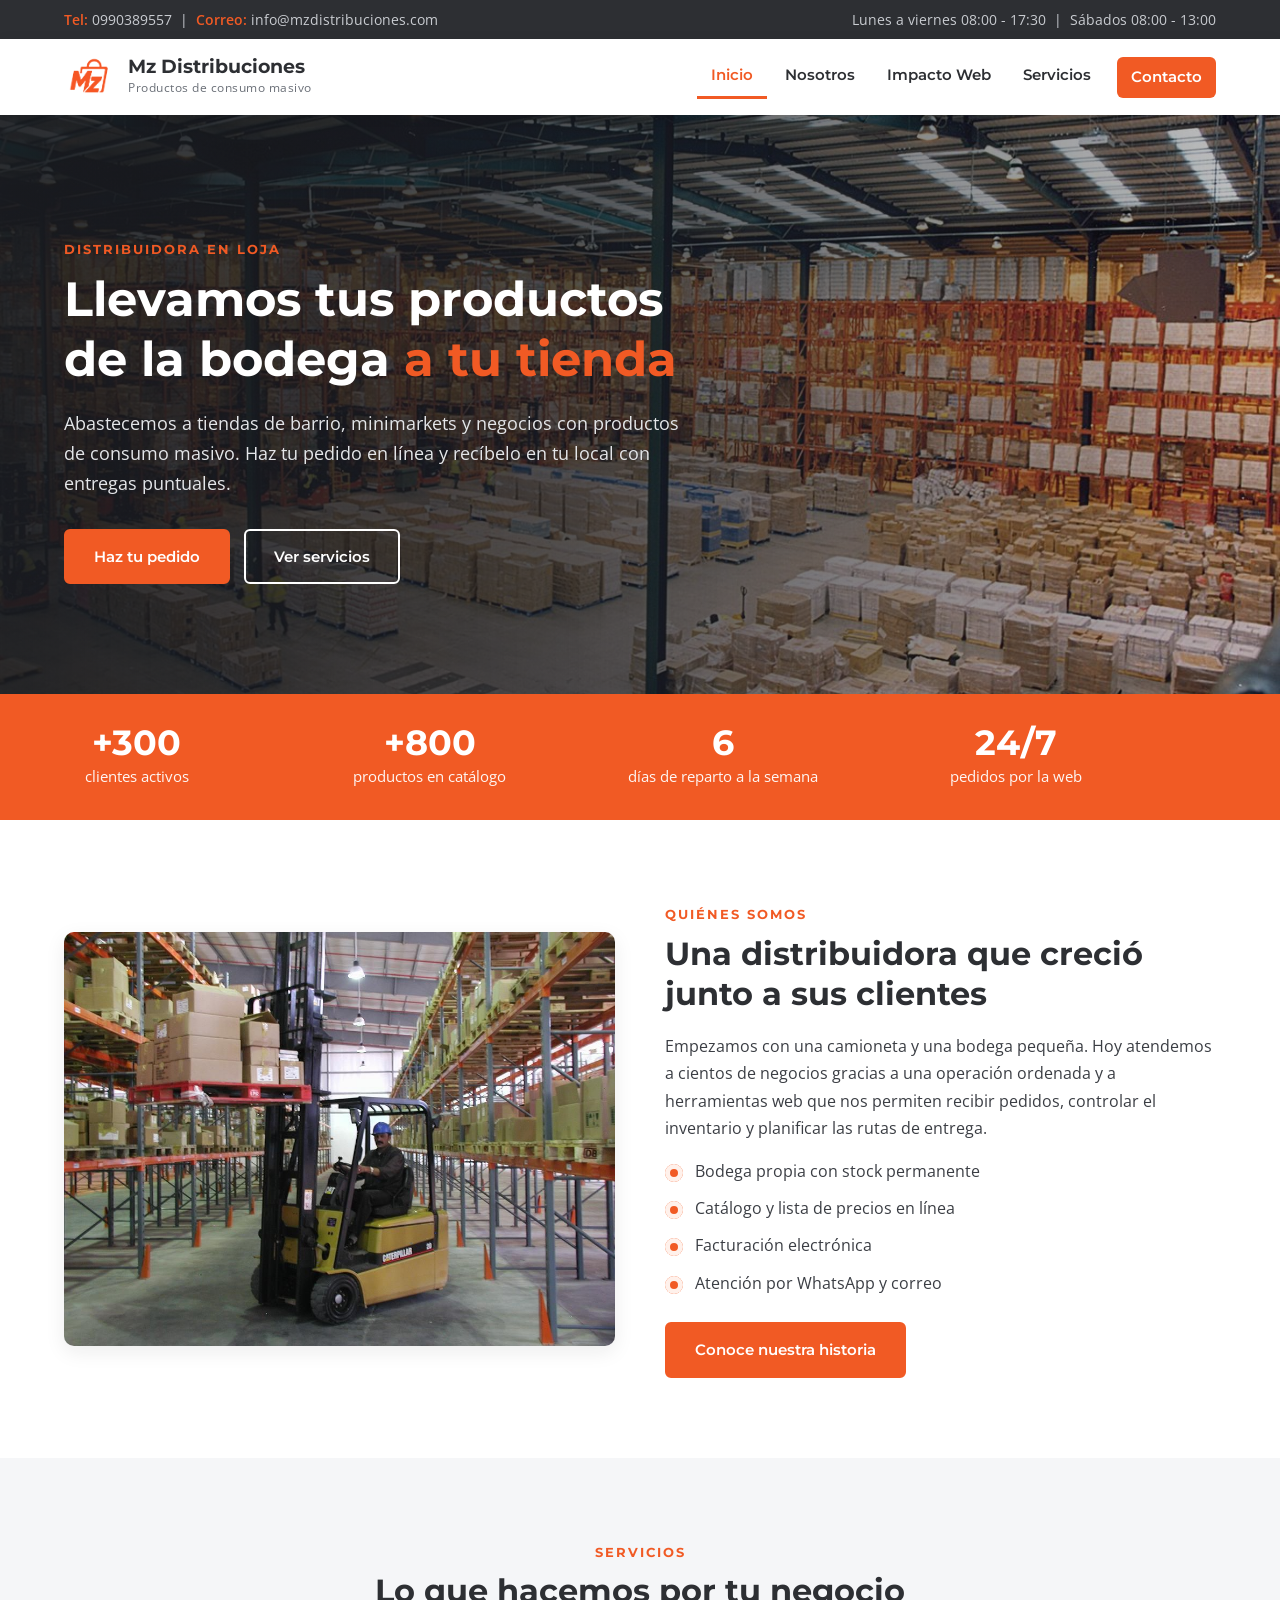
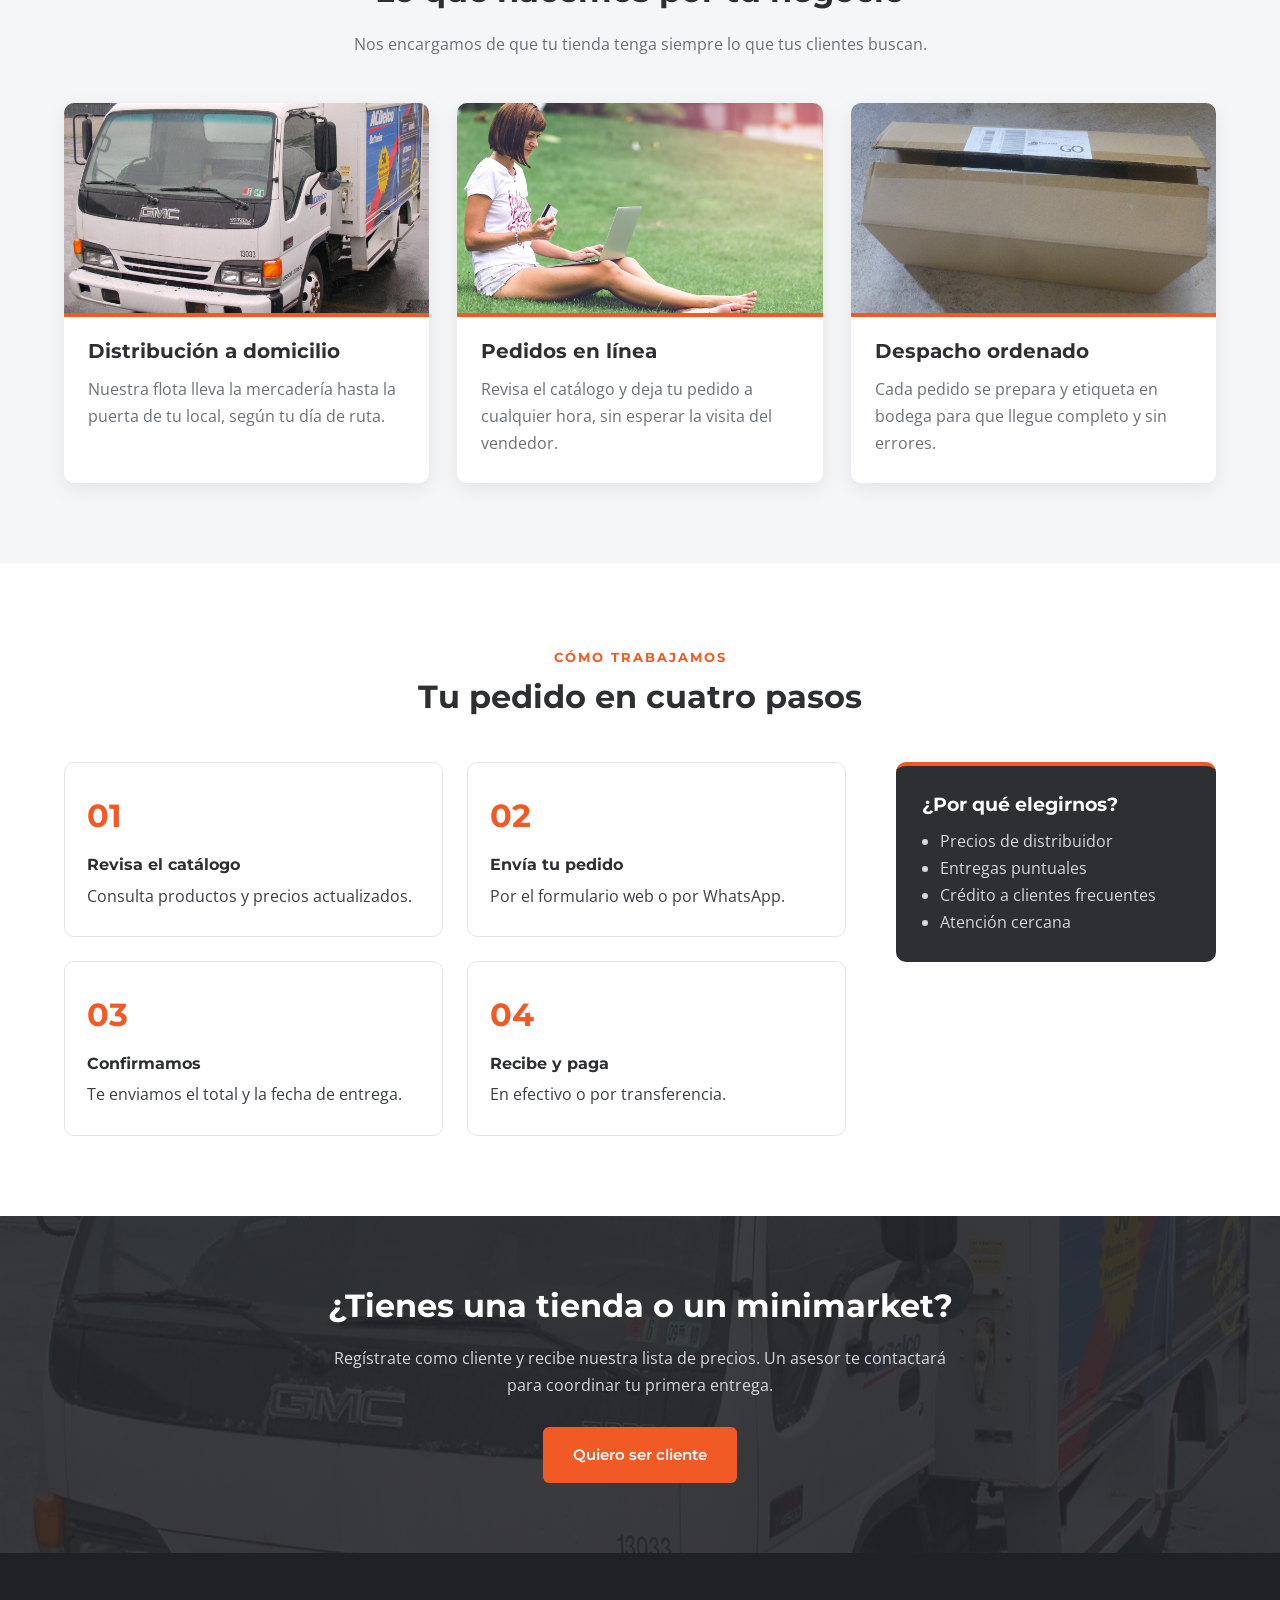
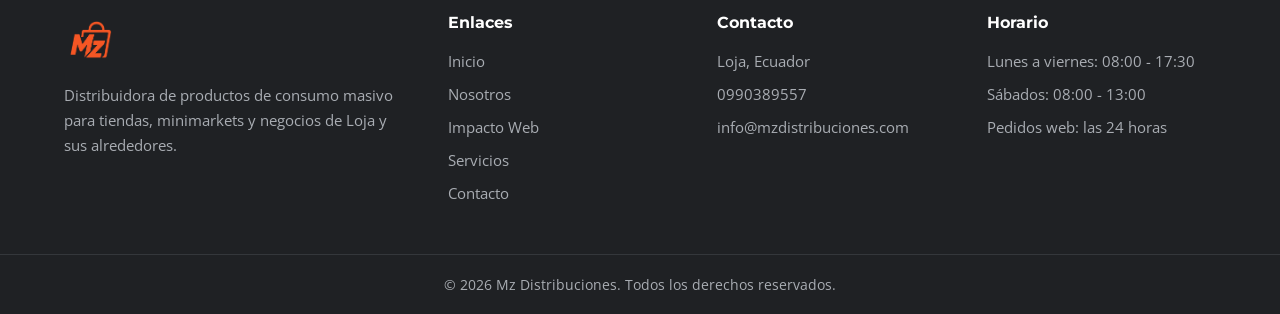
==== commit 1c5c0a8b: "Actualizar numero de telefono" ====
--- a/index.html
+++ b/index.html
@@ -18,7 +18,7 @@
     <header>
         <div class="barra-superior">
             <div class="contenedor">
-                <p><span>Tel:</span> 099 000 0000 &nbsp;|&nbsp; <span>Correo:</span> info@mzdistribuciones.com</p>
+                <p><span>Tel:</span> 0990389557 &nbsp;|&nbsp; <span>Correo:</span> info@mzdistribuciones.com</p>
                 <p>Lunes a viernes 08:00 - 17:30 &nbsp;|&nbsp; Sábados 08:00 - 13:00</p>
             </div>
         </div>
@@ -184,7 +184,7 @@
                 <h2>Contacto</h2>
                 <ul>
                     <li>Loja, Ecuador</li>
-                    <li>099 000 0000</li>
+                    <li>0990389557</li>
                     <li>info@mzdistribuciones.com</li>
                 </ul>
             </div>
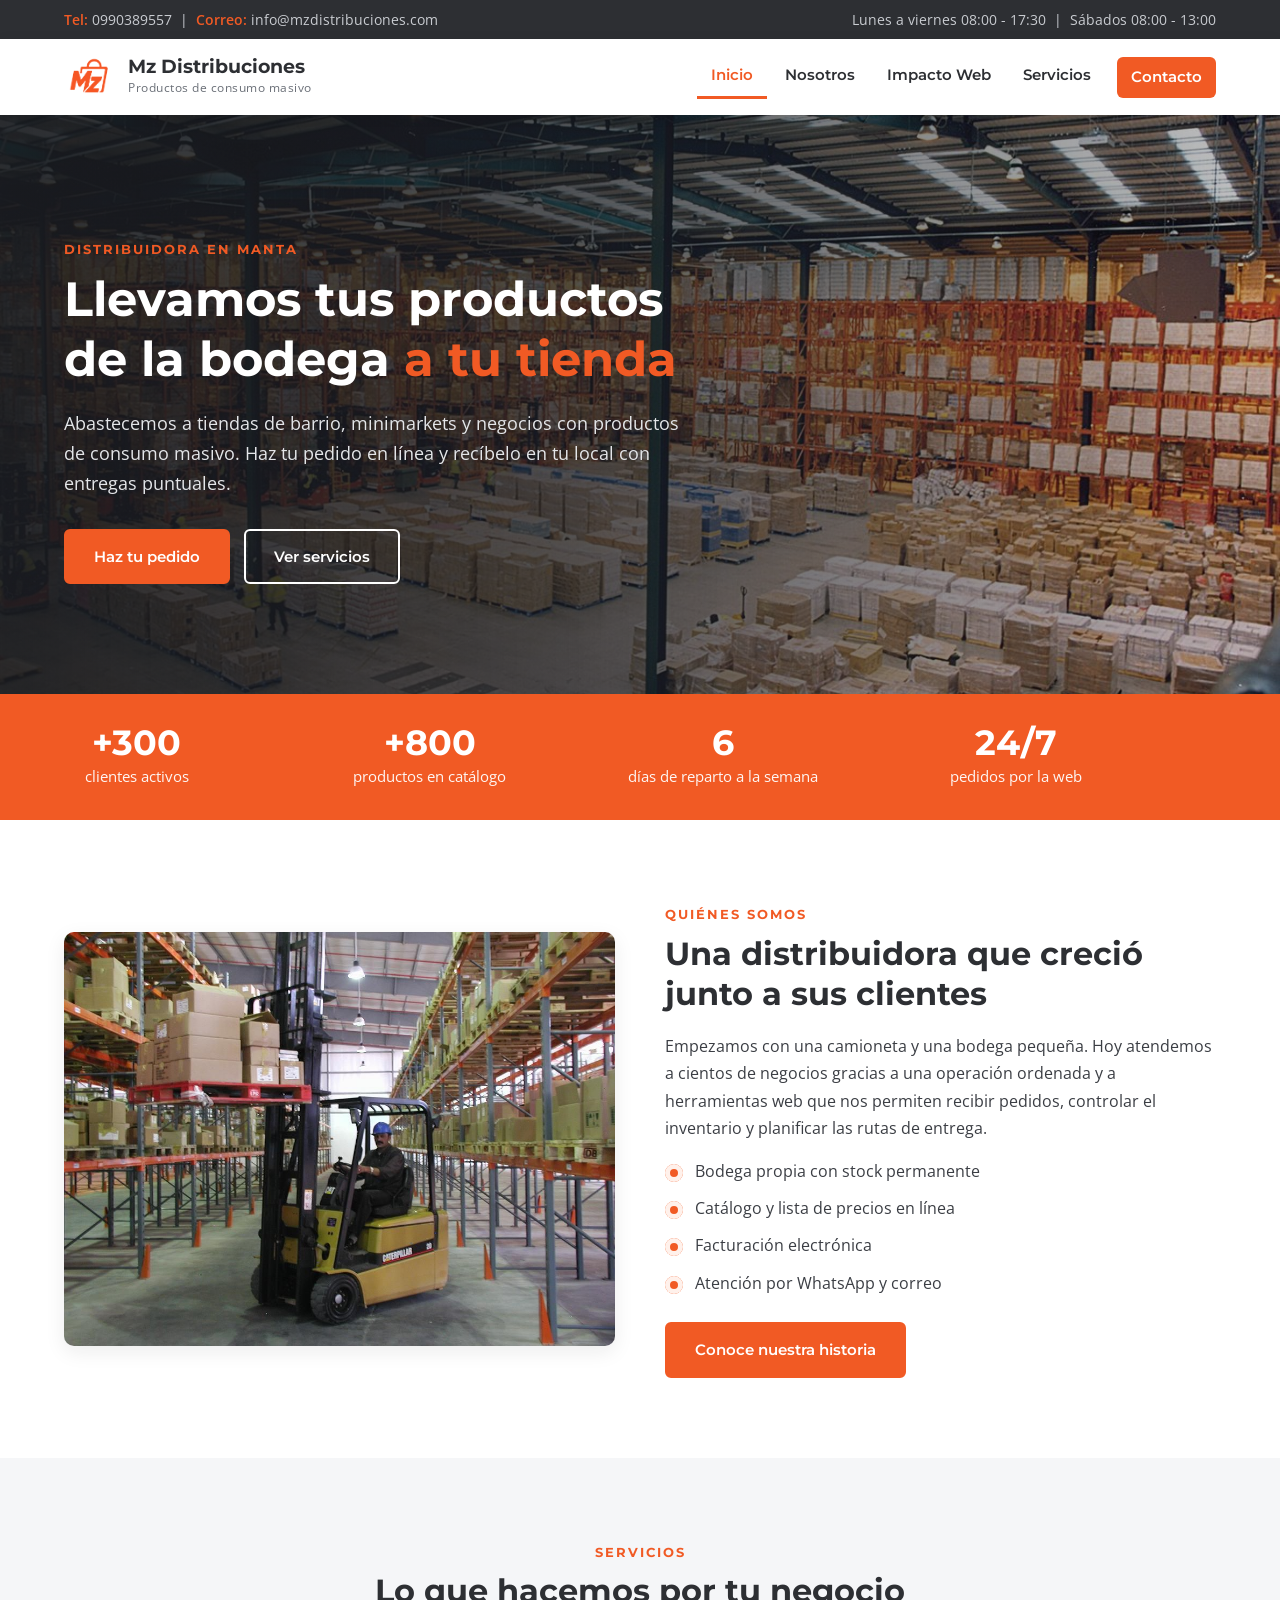
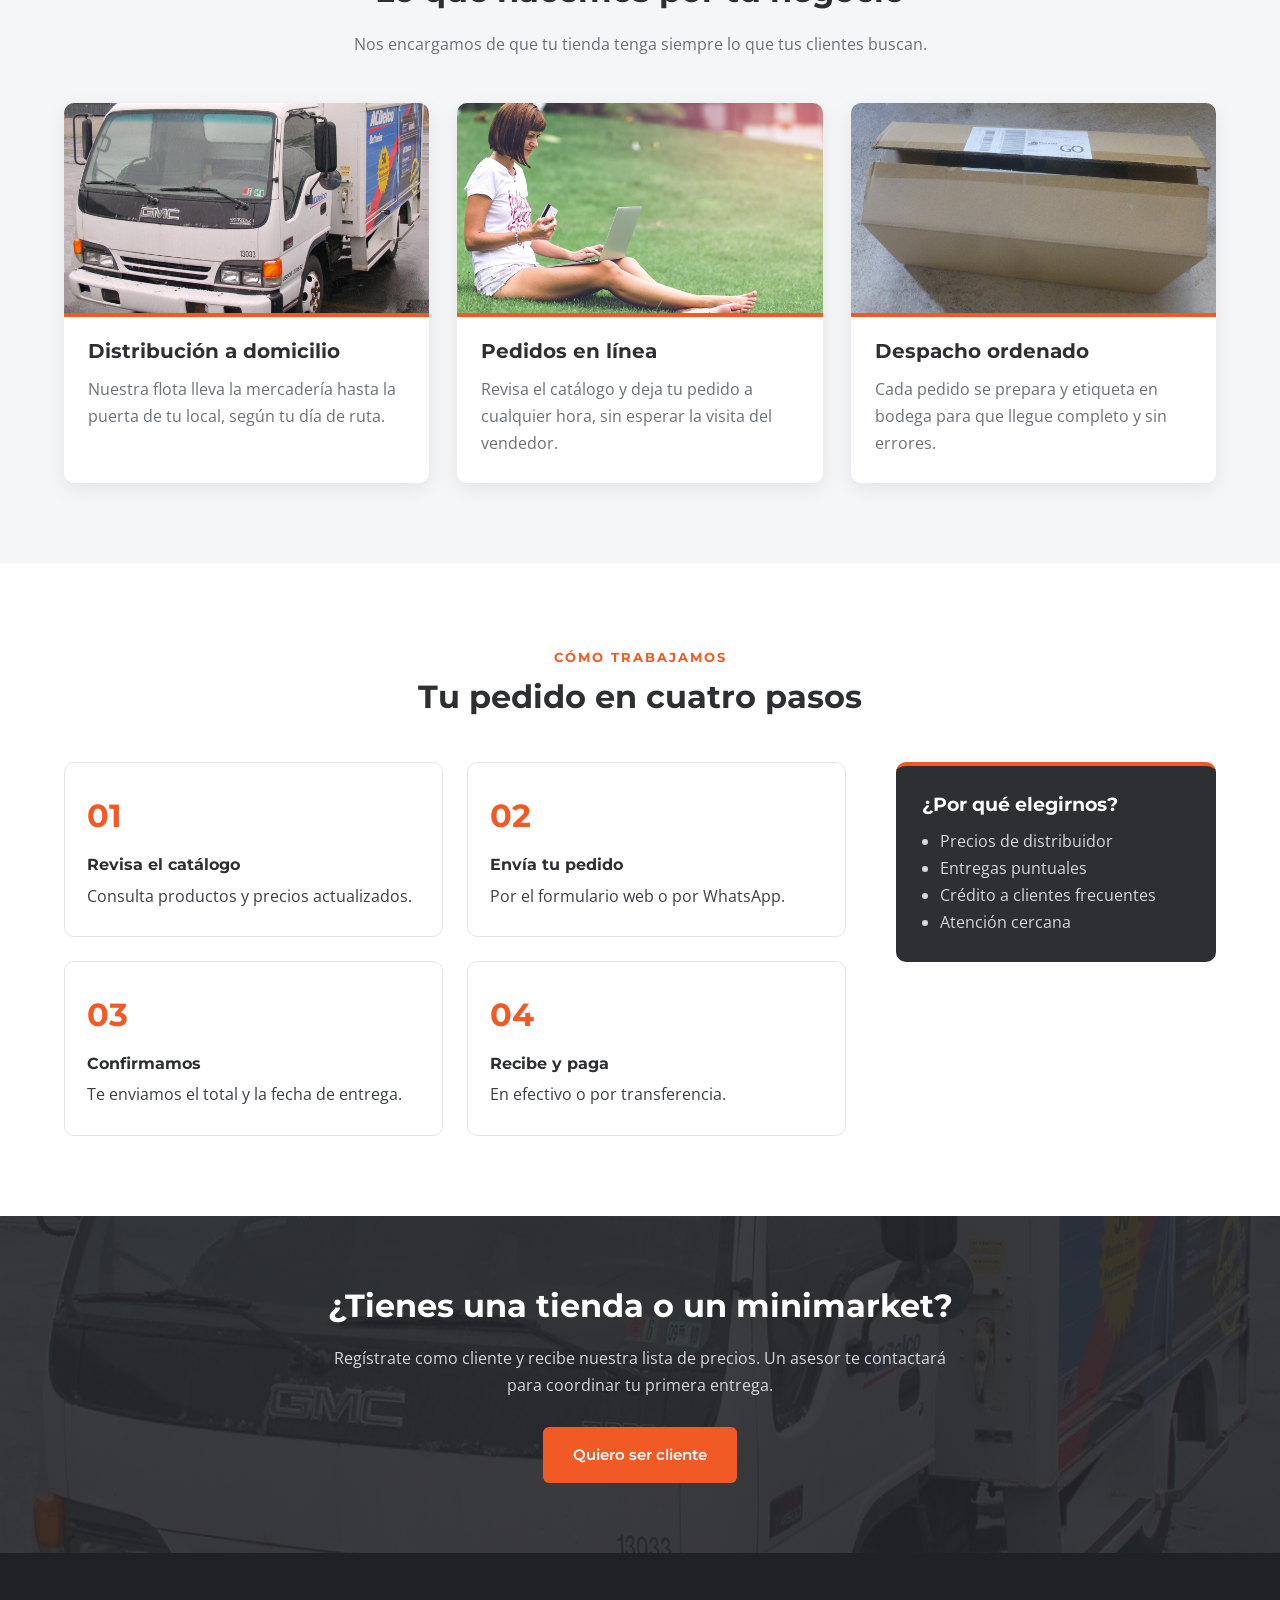
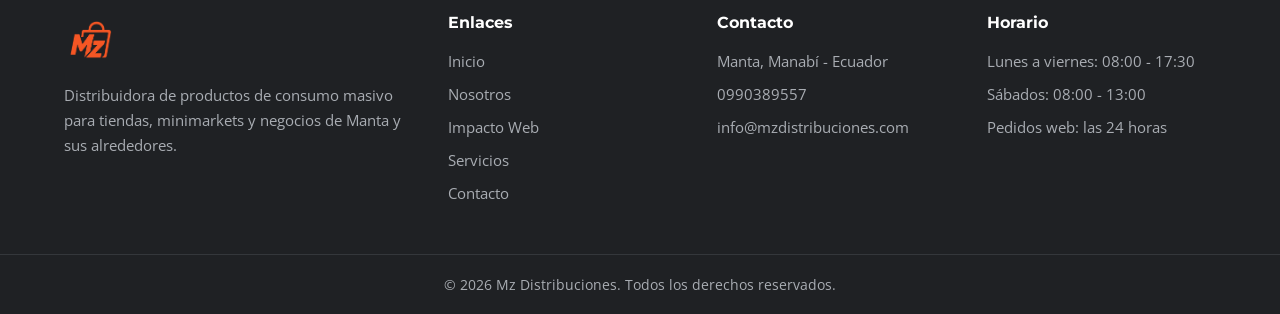
==== commit 7eb397d2: "Ubicacion de la distribuidora: Manta" ====
--- a/index.html
+++ b/index.html
@@ -50,7 +50,7 @@
         <section class="portada">
             <div class="contenedor">
                 <div class="portada-texto">
-                    <span class="etiqueta">Distribuidora en Loja</span>
+                    <span class="etiqueta">Distribuidora en Manta</span>
                     <h1>Llevamos tus productos de la bodega <strong>a tu tienda</strong></h1>
                     <p>Abastecemos a tiendas de barrio, minimarkets y negocios con productos de consumo masivo. Haz tu pedido en línea y recíbelo en tu local con entregas puntuales.</p>
                     <div class="portada-botones">
@@ -168,7 +168,7 @@
         <div class="contenedor pie-columnas">
             <div class="pie-marca">
                 <img src="images/logo.png" alt="Logo de Mz Distribuciones" width="56" height="56">
-                <p>Distribuidora de productos de consumo masivo para tiendas, minimarkets y negocios de Loja y sus alrededores.</p>
+                <p>Distribuidora de productos de consumo masivo para tiendas, minimarkets y negocios de Manta y sus alrededores.</p>
             </div>
             <div>
                 <h2>Enlaces</h2>
@@ -183,7 +183,7 @@
             <div>
                 <h2>Contacto</h2>
                 <ul>
-                    <li>Loja, Ecuador</li>
+                    <li>Manta, Manabí - Ecuador</li>
                     <li>0990389557</li>
                     <li>info@mzdistribuciones.com</li>
                 </ul>
